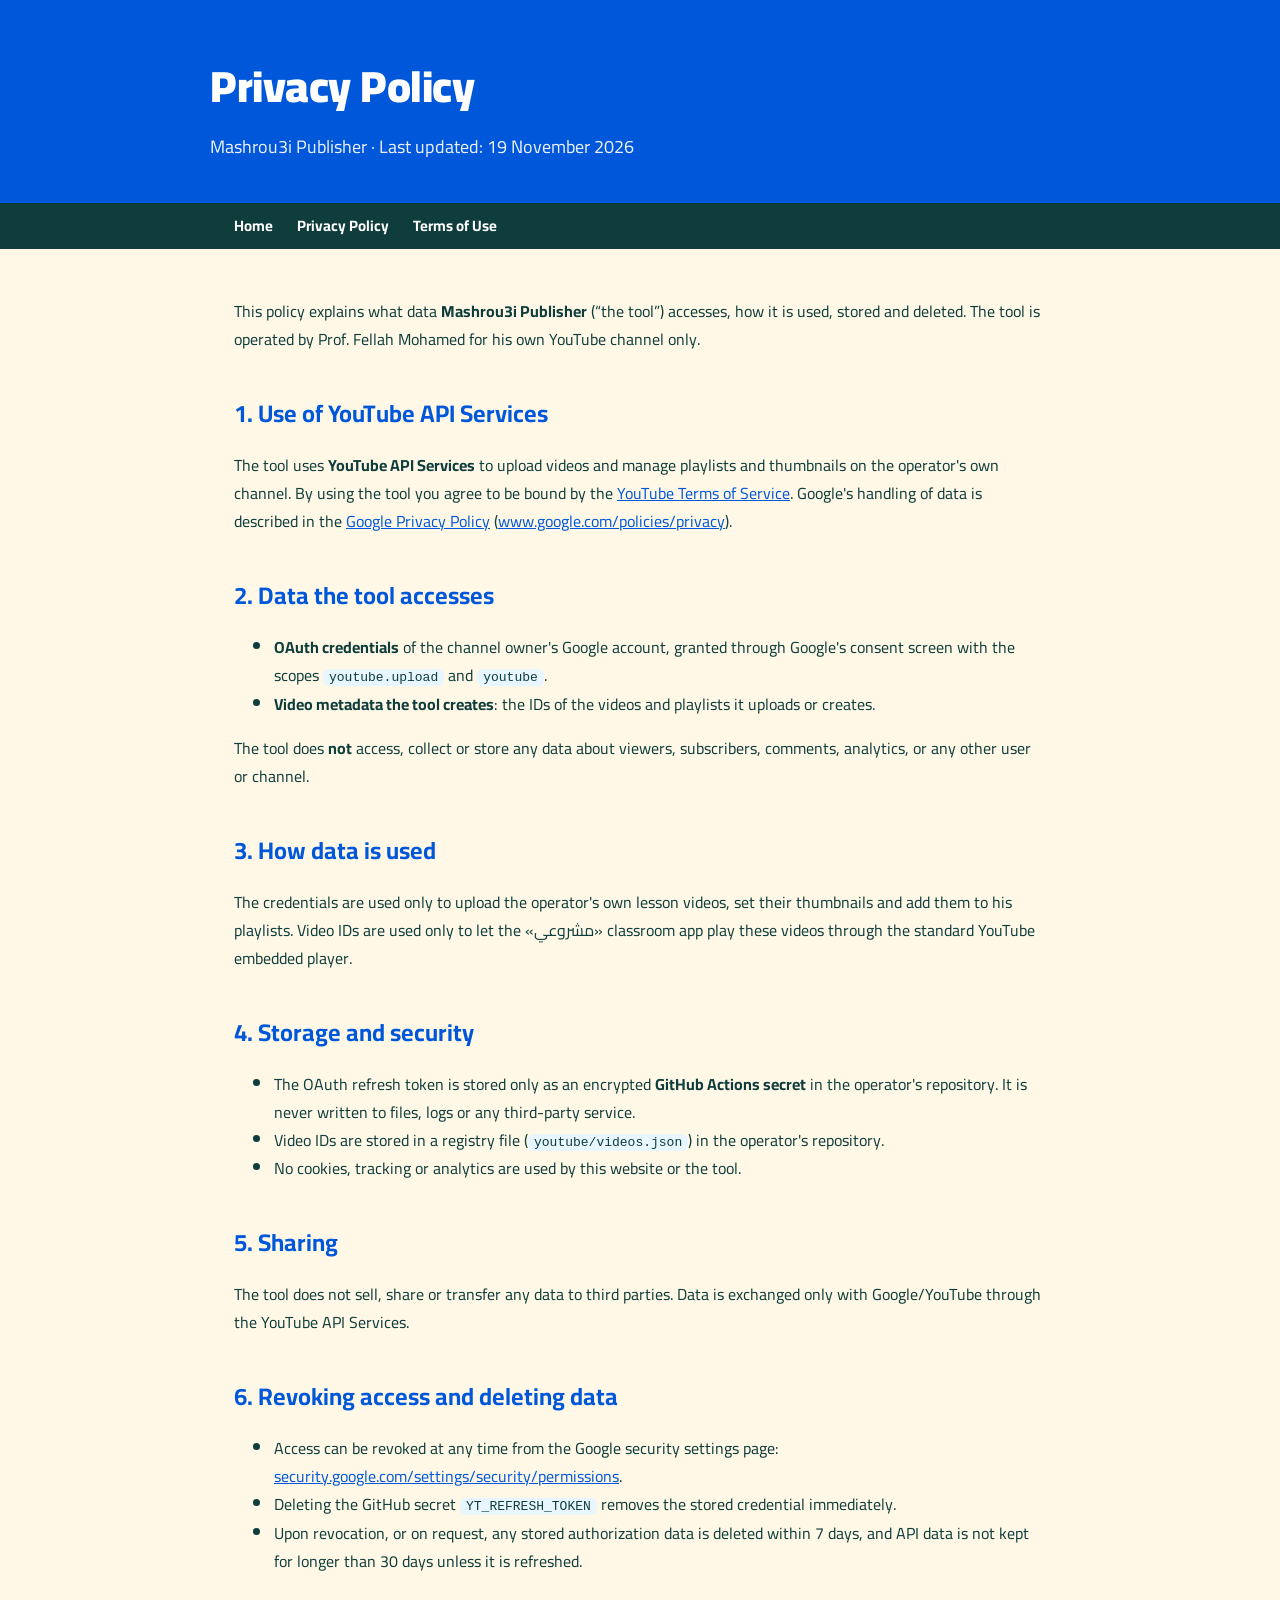
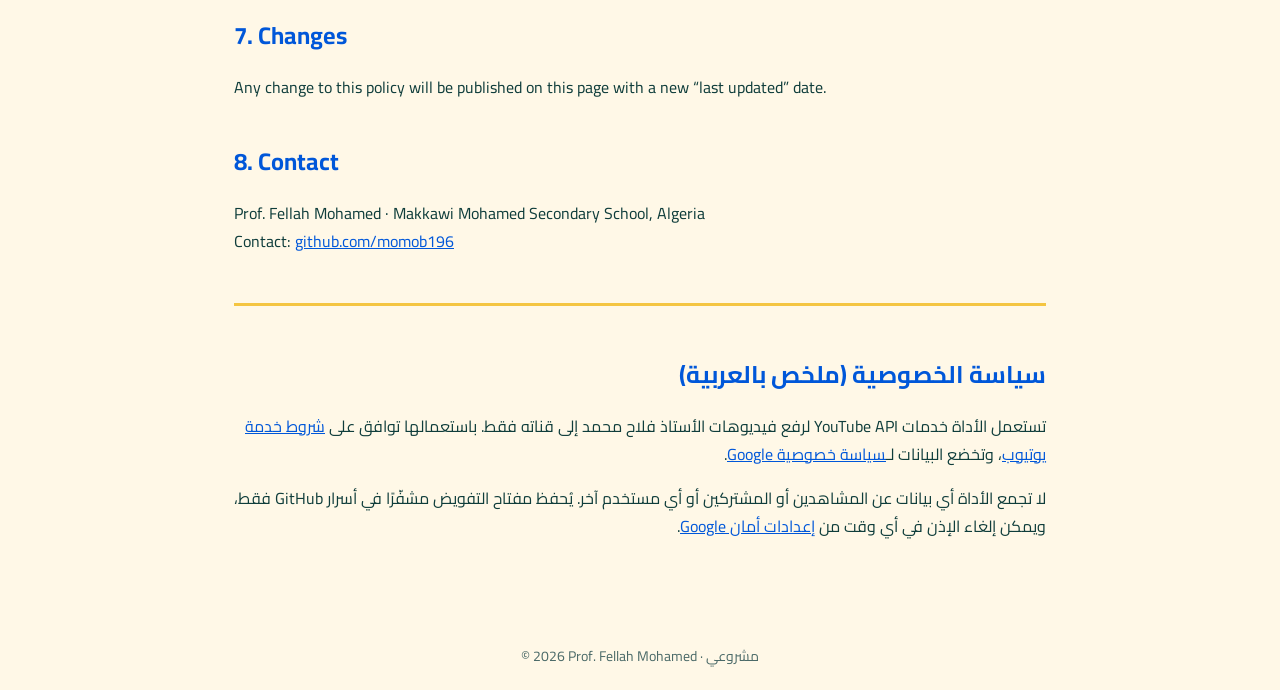
==== privacy.html @ b7d594a0 "Mashrou3i Publisher: homepage, privacy policy, terms Co-Authored-By: Claude Opus 5.5 <noreply@anthro" ====
<!DOCTYPE html>
<html lang="en">
<head>
<meta charset="utf-8">
<meta name="viewport" content="width=device-width,initial-scale=1">
<title>Privacy Policy · Mashrou3i Publisher</title>
<link rel="preconnect" href="https://fonts.googleapis.com"><link rel="preconnect" href="https://fonts.gstatic.com" crossorigin>
<link href="https://fonts.googleapis.com/css2?family=Cairo:wght@400;700;900&display=swap" rel="stylesheet">
<link rel="stylesheet" href="style.css">
</head>
<body>
<header><div class="wrap"><h1>Privacy Policy</h1><p>Mashrou3i Publisher · Last updated: 19 November 2026</p></div></header>
<nav><div class="wrap"><a href="./">Home</a><a href="privacy.html">Privacy Policy</a><a href="terms.html">Terms of Use</a></div></nav>
<main>
<p>This policy explains what data <strong>Mashrou3i Publisher</strong> (“the tool”) accesses, how it is used, stored and deleted. The tool is operated by Prof. Fellah Mohamed for his own YouTube channel only.</p>

<h2>1. Use of YouTube API Services</h2>
<p>The tool uses <strong>YouTube API Services</strong> to upload videos and manage playlists and thumbnails on the operator's own channel. By using the tool you agree to be bound by the <a href="https://www.youtube.com/t/terms">YouTube Terms of Service</a>. Google's handling of data is described in the <a href="https://policies.google.com/privacy">Google Privacy Policy</a> (<a href="http://www.google.com/policies/privacy">www.google.com/policies/privacy</a>).</p>

<h2>2. Data the tool accesses</h2>
<ul>
<li><strong>OAuth credentials</strong> of the channel owner's Google account, granted through Google's consent screen with the scopes <code>youtube.upload</code> and <code>youtube</code>.</li>
<li><strong>Video metadata the tool creates</strong>: the IDs of the videos and playlists it uploads or creates.</li>
</ul>
<p>The tool does <strong>not</strong> access, collect or store any data about viewers, subscribers, comments, analytics, or any other user or channel.</p>

<h2>3. How data is used</h2>
<p>The credentials are used only to upload the operator's own lesson videos, set their thumbnails and add them to his playlists. Video IDs are used only to let the «مشروعي» classroom app play these videos through the standard YouTube embedded player.</p>

<h2>4. Storage and security</h2>
<ul>
<li>The OAuth refresh token is stored only as an encrypted <strong>GitHub Actions secret</strong> in the operator's repository. It is never written to files, logs or any third-party service.</li>
<li>Video IDs are stored in a registry file (<code>youtube/videos.json</code>) in the operator's repository.</li>
<li>No cookies, tracking or analytics are used by this website or the tool.</li>
</ul>

<h2>5. Sharing</h2>
<p>The tool does not sell, share or transfer any data to third parties. Data is exchanged only with Google/YouTube through the YouTube API Services.</p>

<h2>6. Revoking access and deleting data</h2>
<ul>
<li>Access can be revoked at any time from the Google security settings page: <a href="https://security.google.com/settings/security/permissions">security.google.com/settings/security/permissions</a>.</li>
<li>Deleting the GitHub secret <code>YT_REFRESH_TOKEN</code> removes the stored credential immediately.</li>
<li>Upon revocation, or on request, any stored authorization data is deleted within 7 days, and API data is not kept for longer than 30 days unless it is refreshed.</li>
</ul>

<h2>7. Changes</h2>
<p>Any change to this policy will be published on this page with a new “last updated” date.</p>

<h2>8. Contact</h2>
<p>Prof. Fellah Mohamed · Makkawi Mohamed Secondary School, Algeria<br>Contact: <a href="https://github.com/momob196">github.com/momob196</a></p>

<section class="ar">
<h2>سياسة الخصوصية (ملخص بالعربية)</h2>
<p>تستعمل الأداة خدمات YouTube API لرفع فيديوهات الأستاذ فلاح محمد إلى قناته فقط. باستعمالها توافق على <a href="https://www.youtube.com/t/terms">شروط خدمة يوتيوب</a>، وتخضع البيانات لـ<a href="https://policies.google.com/privacy">سياسة خصوصية Google</a>.</p>
<p>لا تجمع الأداة أي بيانات عن المشاهدين أو المشتركين أو أي مستخدم آخر. يُحفظ مفتاح التفويض مشفّرًا في أسرار GitHub فقط، ويمكن إلغاء الإذن في أي وقت من <a href="https://security.google.com/settings/security/permissions">إعدادات أمان Google</a>.</p>
</section>
</main>
<footer>© 2026 Prof. Fellah Mohamed · مشروعي</footer>
</body>
</html>
---- style.css ----
:root{--blue:#0057D9;--green:#10B981;--gold:#F4C542;--ink:#0F3D3B;--sky:#E8F6FF;--cream:#FFF8E7}
*{box-sizing:border-box}
body{margin:0;font-family:"Cairo",system-ui,sans-serif;color:var(--ink);background:var(--cream);line-height:1.75}
header{background:var(--blue);color:#fff;padding:48px 24px 40px}
header .wrap{max-width:860px;margin:0 auto}
header h1{margin:0;font-size:44px;font-weight:900;letter-spacing:-.5px}
header p{margin:6px 0 0;font-size:18px;opacity:.92}
nav{background:var(--ink)}
nav .wrap{max-width:860px;margin:0 auto;display:flex;gap:24px;padding:10px 24px}
nav a{color:#fff;text-decoration:none;font-weight:700;font-size:15px}
nav a:hover{color:var(--gold)}
main{max-width:860px;margin:0 auto;padding:32px 24px 64px}
h2{font-size:24px;margin:40px 0 8px;color:var(--blue)}
h3{font-size:18px;margin:24px 0 4px}
section.ar{direction:rtl;text-align:right;border-top:3px solid var(--gold);margin-top:48px;padding-top:8px}
.card{background:#fff;border-radius:14px;padding:20px 24px;margin:16px 0;border-inline-start:6px solid var(--green)}
a{color:var(--blue)}
code{background:var(--sky);padding:1px 6px;border-radius:6px}
footer{text-align:center;font-size:14px;padding:24px;color:#4b6a68}
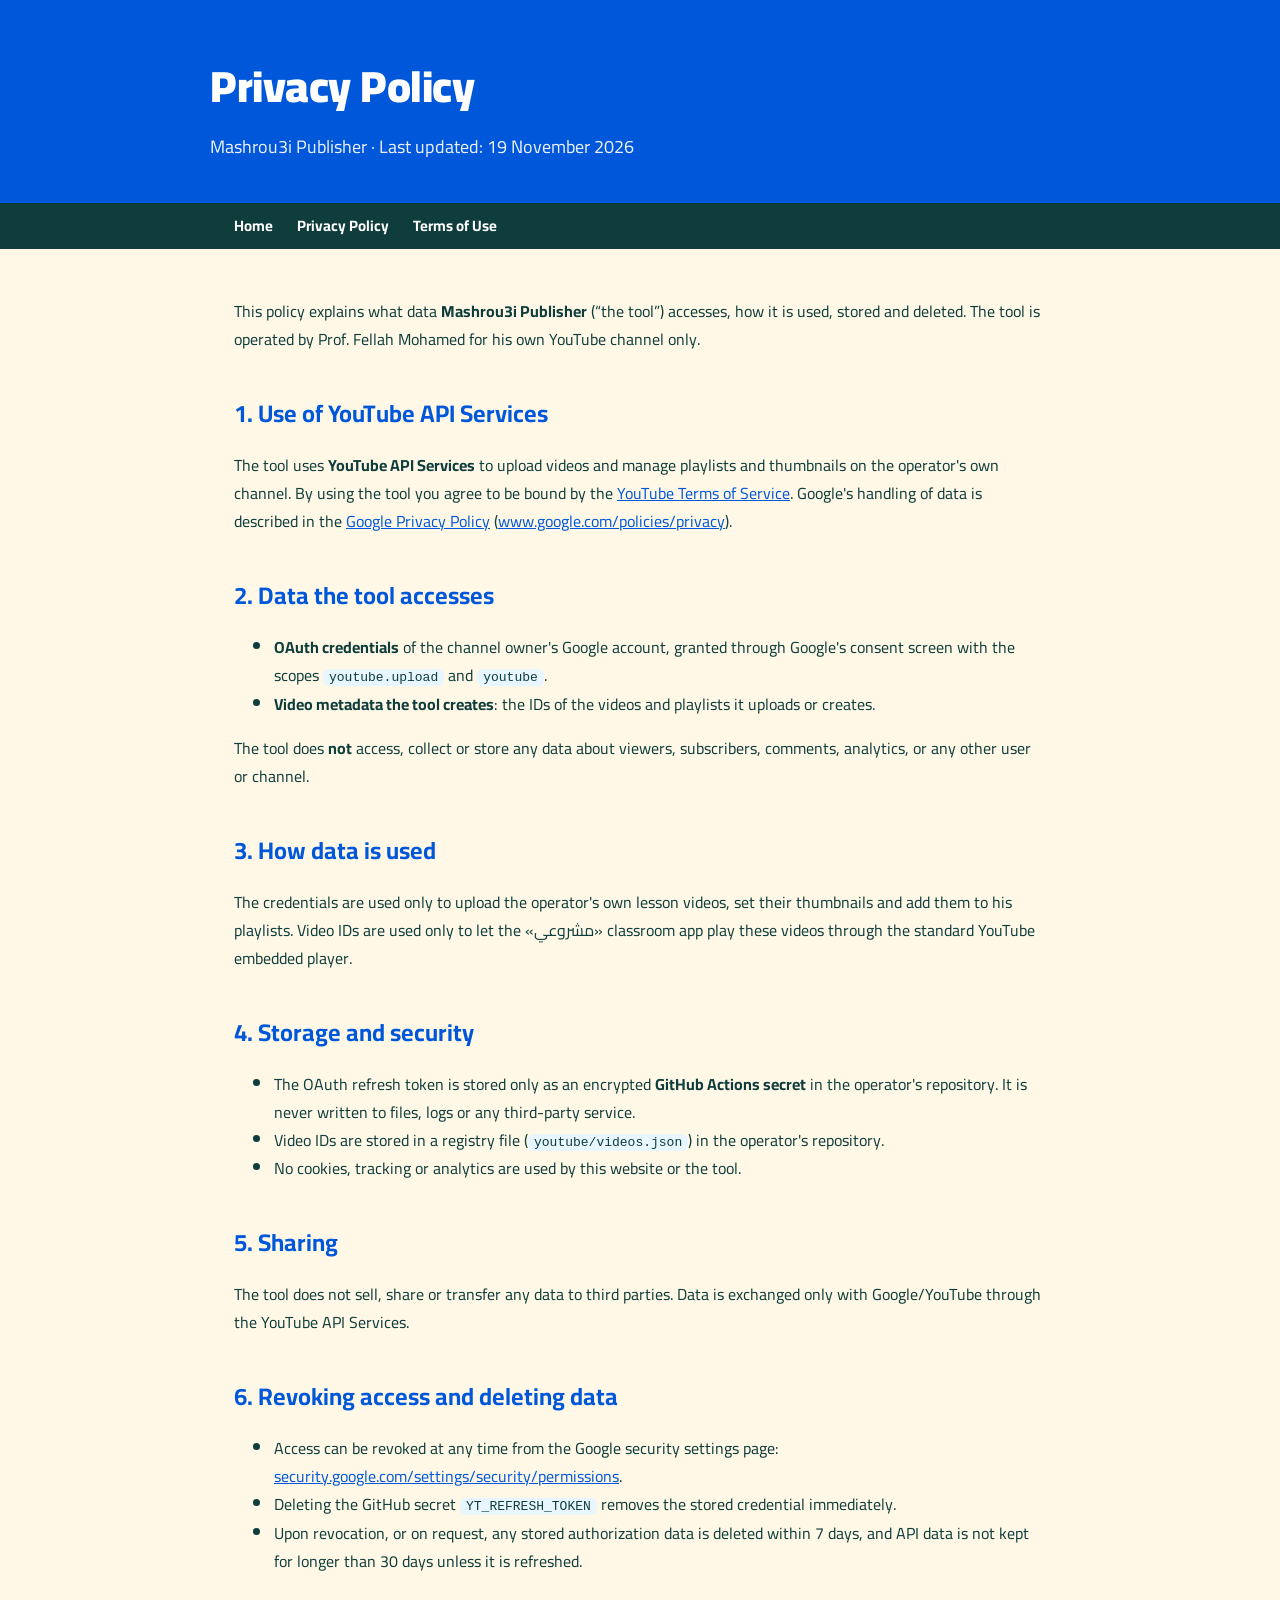
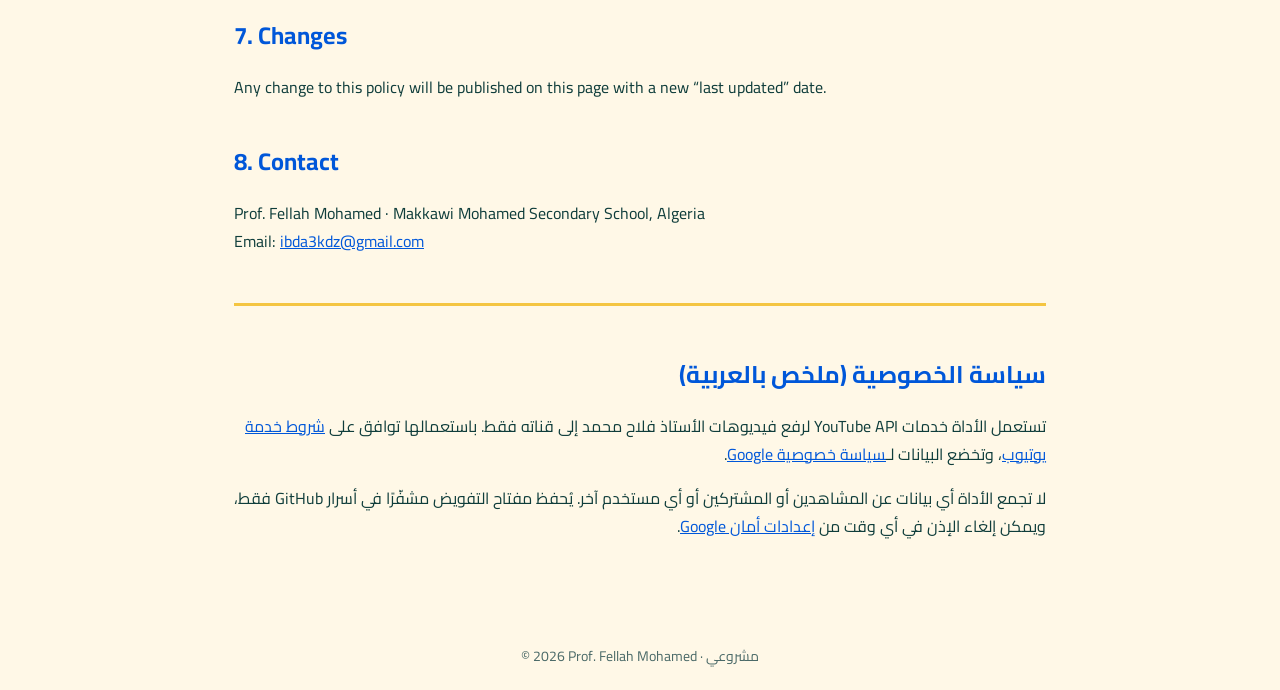
==== commit fe2370d8: "Privacy policy: contact email Co-Authored-By: Claude Opus 5.5 <noreply@anthropic.com> Claude-Session" ====
--- a/privacy.html
+++ b/privacy.html
@@ -48,7 +48,7 @@
 <p>Any change to this policy will be published on this page with a new “last updated” date.</p>
 
 <h2>8. Contact</h2>
-<p>Prof. Fellah Mohamed · Makkawi Mohamed Secondary School, Algeria<br>Contact: <a href="https://github.com/momob196">github.com/momob196</a></p>
+<p>Prof. Fellah Mohamed · Makkawi Mohamed Secondary School, Algeria<br>Email: <a href="mailto:ibda3kdz@gmail.com">ibda3kdz@gmail.com</a></p>
 
 <section class="ar">
 <h2>سياسة الخصوصية (ملخص بالعربية)</h2>
